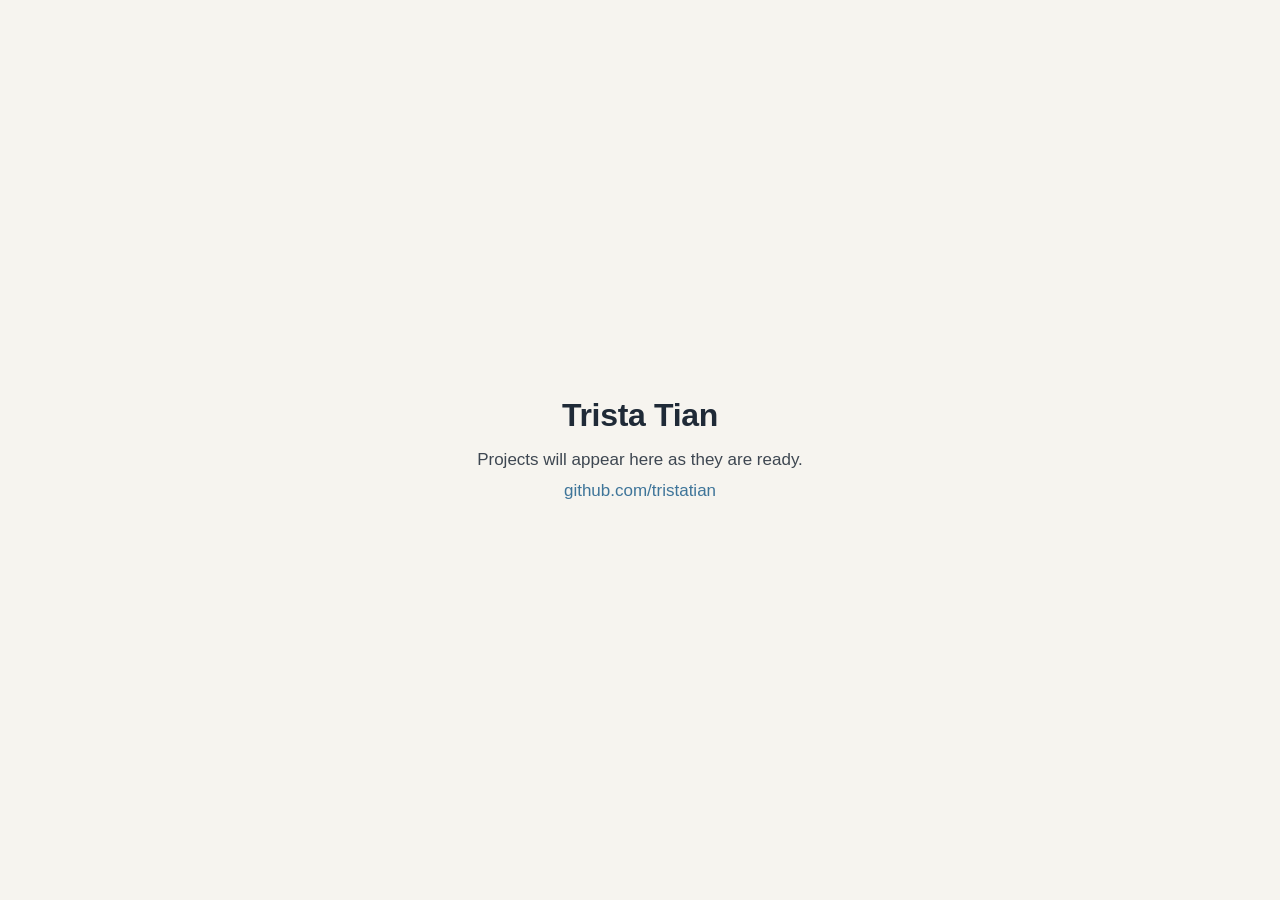
==== index.html @ 2c060e08 "Home page for tristatian.github.io Co-Authored-By: Claude Fable 5.1 <noreply@anthropic.com>" ====
<!doctype html>
<html lang="en">
<head>
<meta charset="utf-8">
<meta name="viewport" content="width=device-width, initial-scale=1">
<title>Trista Tian</title>
<style>
  :root { color-scheme: light dark; }
  body { margin: 0; min-height: 100vh; display: grid; place-items: center; font: 17px/1.5 -apple-system, BlinkMacSystemFont, "Segoe UI", Helvetica, Arial, sans-serif; background: #f6f4ef; color: #1f2a37; }
  @media (prefers-color-scheme: dark) { body { background: #16191d; color: #e7e3da; } a { color: #9ec5e6; } }
  main { padding: 32px 24px; text-align: center; }
  h1 { font-size: 2rem; font-weight: 600; margin: 0 0 8px; letter-spacing: -0.01em; }
  p { margin: 6px 0; opacity: .85; }
  a { color: #1f5f8b; text-decoration: none; }
  a:hover { text-decoration: underline; }
</style>
</head>
<body>
<main>
  <h1>Trista Tian</h1>
  <p>Projects will appear here as they are ready.</p>
  <p><a href="https://github.com/tristatian">github.com/tristatian</a></p>
</main>
</body>
</html>
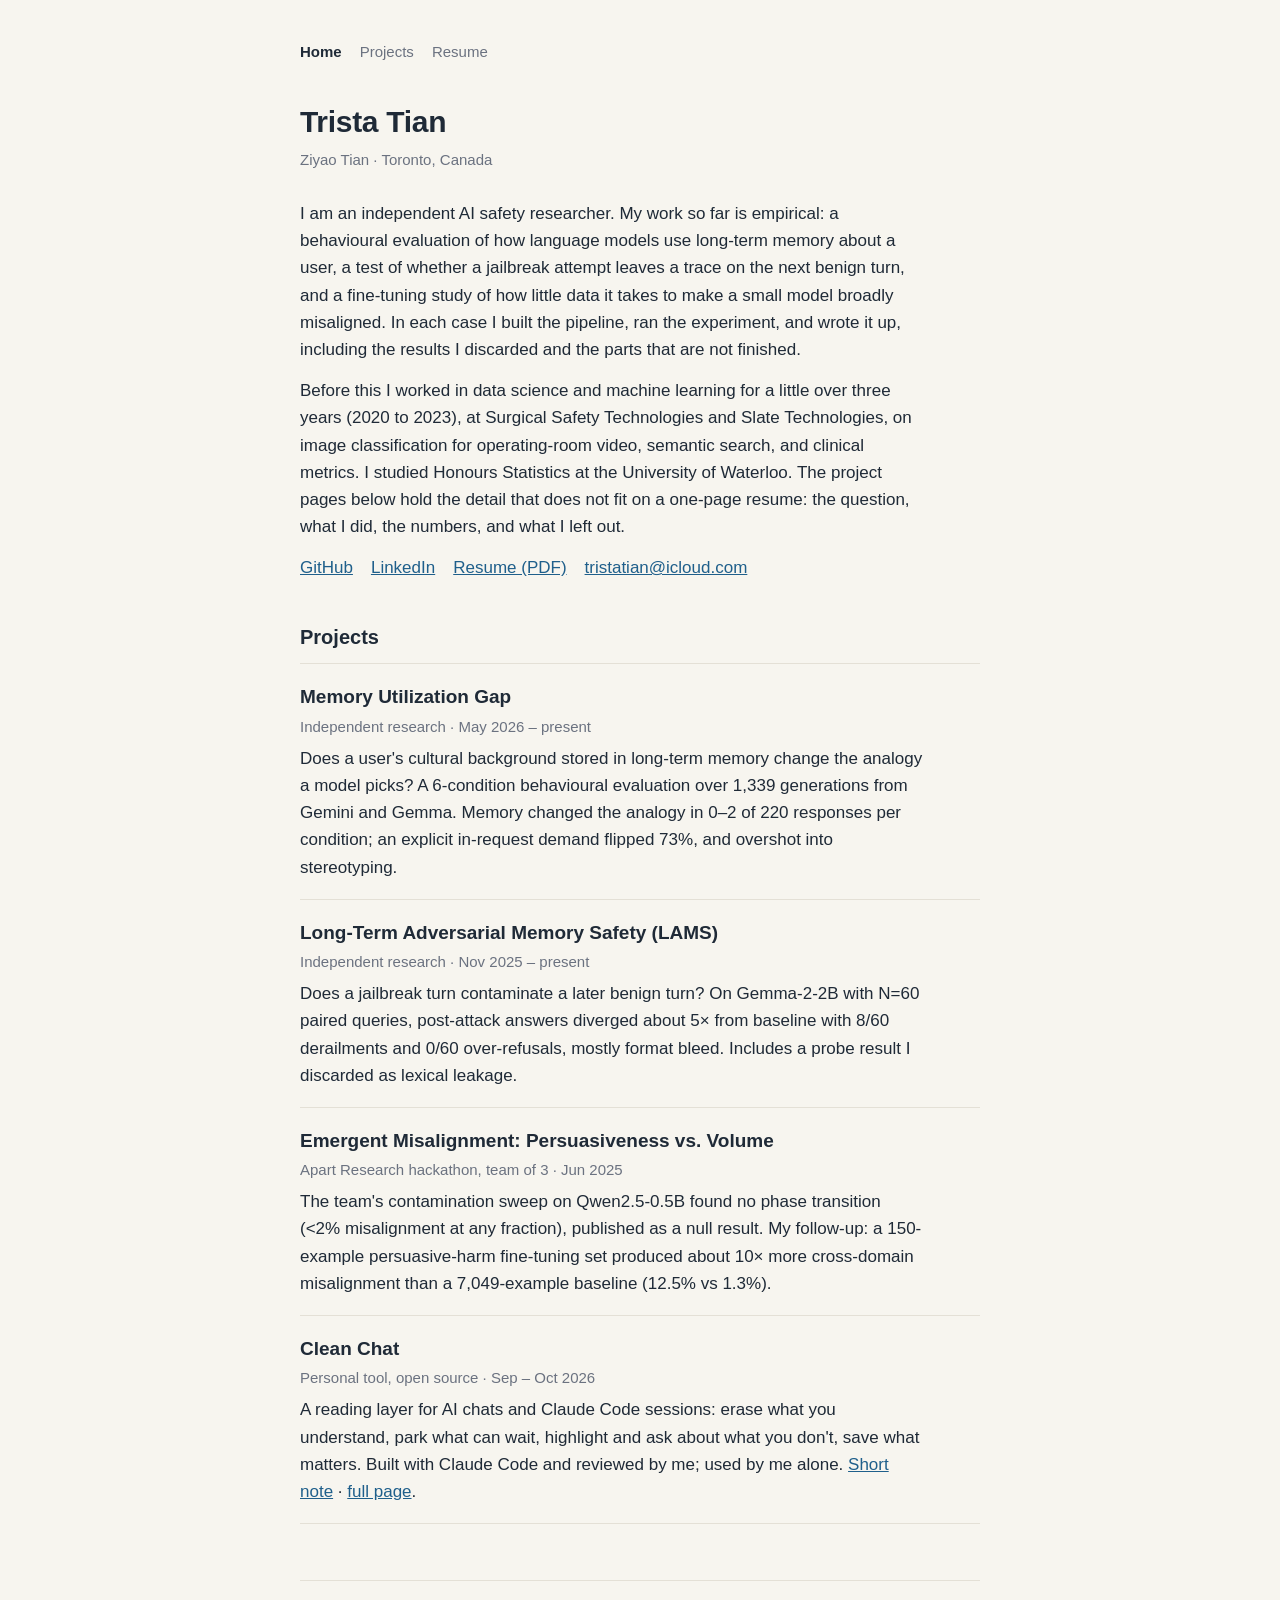
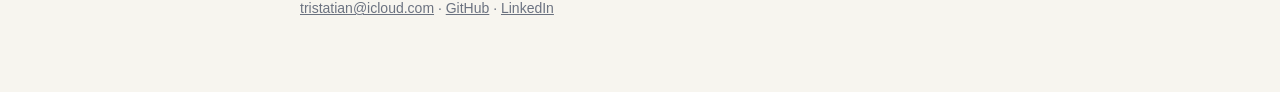
==== commit e7199934: "Personal site: home, project pages, resume Replaces the placeholder with a static site: home page, o" ====
--- a/index.html
+++ b/index.html
@@ -4,22 +4,58 @@
 <meta charset="utf-8">
 <meta name="viewport" content="width=device-width, initial-scale=1">
 <title>Trista Tian</title>
-<style>
-  :root { color-scheme: light dark; }
-  body { margin: 0; min-height: 100vh; display: grid; place-items: center; font: 17px/1.5 -apple-system, BlinkMacSystemFont, "Segoe UI", Helvetica, Arial, sans-serif; background: #f6f4ef; color: #1f2a37; }
-  @media (prefers-color-scheme: dark) { body { background: #16191d; color: #e7e3da; } a { color: #9ec5e6; } }
-  main { padding: 32px 24px; text-align: center; }
-  h1 { font-size: 2rem; font-weight: 600; margin: 0 0 8px; letter-spacing: -0.01em; }
-  p { margin: 6px 0; opacity: .85; }
-  a { color: #1f5f8b; text-decoration: none; }
-  a:hover { text-decoration: underline; }
-</style>
+<meta name="description" content="Ziyao (Trista) Tian: independent AI safety researcher in Toronto. Project write-ups with the question, the method, the exact numbers, and what did not work.">
+<link rel="stylesheet" href="style.css">
 </head>
 <body>
 <main>
-  <h1>Trista Tian</h1>
-  <p>Projects will appear here as they are ready.</p>
-  <p><a href="https://github.com/tristatian">github.com/tristatian</a></p>
+<nav>
+  <a href="./" aria-current="page">Home</a>
+  <a href="#projects">Projects</a>
+  <a href="resume/">Resume</a>
+</nav>
+
+<h1>Trista Tian</h1>
+<p class="meta">Ziyao Tian · Toronto, Canada</p>
+
+<p>I am an independent AI safety researcher. My work so far is empirical: a behavioural evaluation of how language models use long-term memory about a user, a test of whether a jailbreak attempt leaves a trace on the next benign turn, and a fine-tuning study of how little data it takes to make a small model broadly misaligned. In each case I built the pipeline, ran the experiment, and wrote it up, including the results I discarded and the parts that are not finished.</p>
+
+<p>Before this I worked in data science and machine learning for a little over three years (2020 to 2023), at Surgical Safety Technologies and Slate Technologies, on image classification for operating-room video, semantic search, and clinical metrics. I studied Honours Statistics at the University of Waterloo. The project pages below hold the detail that does not fit on a one-page resume: the question, what I did, the numbers, and what I left out.</p>
+
+<ul class="links">
+  <li><a href="https://github.com/tristatian">GitHub</a></li>
+  <li><a href="https://www.linkedin.com/in/tristatian/">LinkedIn</a></li>
+  <li><a href="resume/">Resume (PDF)</a></li>
+  <li><a href="mailto:tristatian@icloud.com">tristatian@icloud.com</a></li>
+</ul>
+
+<h2 id="projects">Projects</h2>
+<ul class="projects">
+  <li>
+    <a class="title" href="projects/memory-utilization-gap.html">Memory Utilization Gap</a>
+    <div class="sub">Independent research · May 2026 – present</div>
+    <p>Does a user's cultural background stored in long-term memory change the analogy a model picks? A 6-condition behavioural evaluation over 1,339 generations from Gemini and Gemma. Memory changed the analogy in 0–2 of 220 responses per condition; an explicit in-request demand flipped 73%, and overshot into stereotyping.</p>
+  </li>
+  <li>
+    <a class="title" href="projects/lams.html">Long-Term Adversarial Memory Safety (LAMS)</a>
+    <div class="sub">Independent research · Nov 2025 – present</div>
+    <p>Does a jailbreak turn contaminate a later benign turn? On Gemma-2-2B with N=60 paired queries, post-attack answers diverged about 5× from baseline with 8/60 derailments and 0/60 over-refusals, mostly format bleed. Includes a probe result I discarded as lexical leakage.</p>
+  </li>
+  <li>
+    <a class="title" href="projects/emergent-misalignment.html">Emergent Misalignment: Persuasiveness vs. Volume</a>
+    <div class="sub">Apart Research hackathon, team of 3 · Jun 2025</div>
+    <p>The team's contamination sweep on Qwen2.5-0.5B found no phase transition (&lt;2% misalignment at any fraction), published as a null result. My follow-up: a 150-example persuasive-harm fine-tuning set produced about 10× more cross-domain misalignment than a 7,049-example baseline (12.5% vs 1.3%).</p>
+  </li>
+  <li>
+    <a class="title" href="https://tristatian.github.io/clean-chat/">Clean Chat</a>
+    <div class="sub">Personal tool, open source · Sep – Oct 2026</div>
+    <p>A reading layer for AI chats and Claude Code sessions: erase what you understand, park what can wait, highlight and ask about what you don't, save what matters. Built with Claude Code and reviewed by me; used by me alone. <a href="projects/clean-chat.html">Short note</a> · <a href="https://tristatian.github.io/clean-chat/">full page</a>.</p>
+  </li>
+</ul>
+
+<footer>
+  <a href="mailto:tristatian@icloud.com">tristatian@icloud.com</a> · <a href="https://github.com/tristatian">GitHub</a> · <a href="https://www.linkedin.com/in/tristatian/">LinkedIn</a>
+</footer>
 </main>
 </body>
 </html>
--- a/style.css
+++ b/style.css
@@ -0,0 +1,62 @@
+:root {
+  --paper: #f7f5ef;
+  --card: #fffdf8;
+  --ink: #1f2a37;
+  --muted: #6b7280;
+  --rule: #e4e0d6;
+  --accent: #1f5f8b;
+  color-scheme: light dark;
+}
+@media (prefers-color-scheme: dark) {
+  :root { --paper: #17191d; --card: #1f2227; --ink: #e8e6df; --muted: #9aa0a6; --rule: #2f333a; --accent: #9ec5e6; }
+}
+* { box-sizing: border-box; }
+html { -webkit-text-size-adjust: 100%; }
+body {
+  margin: 0;
+  background: var(--paper);
+  color: var(--ink);
+  font: 17px/1.6 -apple-system, BlinkMacSystemFont, "Segoe UI", Helvetica, Arial, sans-serif;
+}
+main { max-width: 720px; margin: 0 auto; padding: 40px 20px 72px; }
+nav { display: flex; flex-wrap: wrap; gap: 18px; font-size: 15px; margin-bottom: 40px; }
+nav a { color: var(--muted); text-decoration: none; }
+nav a:hover, nav a[aria-current] { color: var(--ink); }
+nav a[aria-current] { font-weight: 600; }
+h1 { font-size: 30px; line-height: 1.2; font-weight: 600; letter-spacing: -0.01em; margin: 0 0 8px; }
+h2 { font-size: 20px; font-weight: 600; margin: 40px 0 10px; }
+h3 { font-size: 17px; font-weight: 600; margin: 24px 0 6px; }
+p, li { max-width: 66ch; }
+p { margin: 0 0 14px; }
+.meta { color: var(--muted); font-size: 15px; margin-bottom: 28px; }
+.meta a { color: var(--muted); }
+a { color: var(--accent); }
+a:hover { text-decoration: underline; }
+ul, ol { padding-left: 22px; margin: 0 0 14px; }
+li { margin: 4px 0; }
+.links { display: flex; flex-wrap: wrap; gap: 8px 18px; margin: 8px 0 20px; padding: 0; list-style: none; }
+.links li { margin: 0; }
+.projects { list-style: none; padding: 0; margin: 0; }
+.projects li { border-top: 1px solid var(--rule); padding: 18px 0; margin: 0; max-width: none; }
+.projects li:last-child { border-bottom: 1px solid var(--rule); }
+.projects a.title { font-size: 19px; font-weight: 600; text-decoration: none; color: var(--ink); }
+.projects a.title:hover { color: var(--accent); }
+.projects .sub { color: var(--muted); font-size: 15px; margin: 2px 0 6px; }
+.projects p { margin: 0; max-width: 66ch; }
+table { border-collapse: collapse; width: 100%; margin: 12px 0 18px; font-size: 15.5px; }
+th, td { text-align: left; padding: 8px 10px; border-bottom: 1px solid var(--rule); vertical-align: top; }
+th { font-weight: 600; color: var(--muted); font-size: 14px; }
+td.num, th.num { text-align: right; white-space: nowrap; }
+.note { background: var(--card); border: 1px solid var(--rule); border-radius: 8px; padding: 12px 16px; margin: 0 0 18px; font-size: 15.5px; max-width: none; }
+.note p { max-width: none; }
+.note p:last-child { margin-bottom: 0; }
+code { font-family: ui-monospace, SFMono-Regular, Menlo, monospace; font-size: 14px; background: var(--card); border: 1px solid var(--rule); border-radius: 4px; padding: 1px 5px; }
+footer { margin-top: 56px; padding-top: 16px; border-top: 1px solid var(--rule); font-size: 14px; color: var(--muted); }
+footer a { color: var(--muted); }
+@media (max-width: 480px) {
+  body { font-size: 16px; }
+  main { padding: 28px 16px 56px; }
+  h1 { font-size: 26px; }
+  table { font-size: 14px; }
+  th, td { padding: 6px 6px; }
+}
